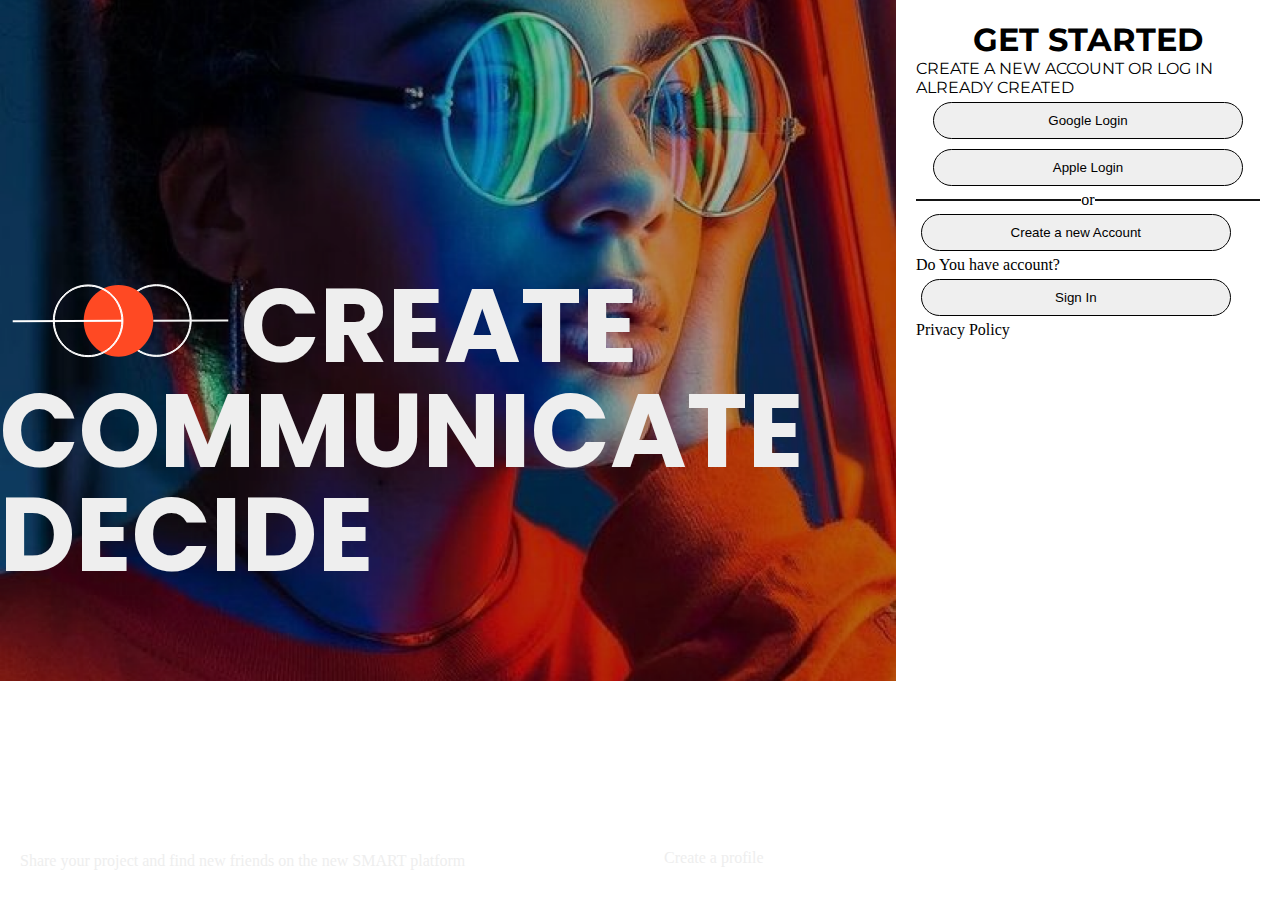
==== new one/index.html @ accb1a04 "working on the login section" ====
<!DOCTYPE html>
<html>
<head>
	<meta charset="utf-8">
	<meta name="viewport" content="width=device-width, initial-scale=1">
	<title>Document</title>
	<link rel="stylesheet" type="text/css" href="style.css">
</head>
<body>
	<div class="home">
		<div class="bg">
			<div class="heading">
			<svg width="241" height="106" viewBox="0 0 241 106" fill="none" xmlns="http://www.w3.org/2000/svg">
			<path d="M156.399 12.72C165.436 12.72 173.888 16.3417 180.248 22.8783C186.608 29.415 190.122 38.2483 190.122 47.5233C190.122 56.7983 186.608 65.5433 180.248 72.1683C173.888 78.7933 165.436 82.3267 156.399 82.3267C147.361 82.3267 138.91 78.705 132.55 72.1683C126.19 65.5433 122.676 56.7983 122.676 47.5233C122.676 38.2483 126.19 29.5033 132.55 22.8783C138.91 16.2533 147.361 12.72 156.399 12.72ZM156.399 11.66C137.152 11.66 121.588 27.7367 121.588 47.5233C121.588 67.31 137.152 83.3867 156.399 83.3867C175.646 83.3867 191.21 67.31 191.21 47.5233C191.21 27.7367 175.562 11.66 156.399 11.66Z" fill="white" stroke="white" stroke-miterlimit="10"/>
			<path d="M118.492 83.6517C137.717 83.6517 153.303 67.5951 153.303 47.7883C153.303 27.9816 137.717 11.925 118.492 11.925C99.2661 11.925 83.6807 27.9816 83.6807 47.7883C83.6807 67.5951 99.2661 83.6517 118.492 83.6517Z" fill="#FF4923"/>
			<path d="M88.1156 12.985C97.1531 12.985 105.605 16.6067 111.965 23.1433C118.324 29.68 121.839 38.5133 121.839 47.7883C121.839 57.0633 118.324 65.8083 111.965 72.4333C105.605 79.0583 97.1531 82.5917 88.1156 82.5917C79.0781 82.5917 70.5426 79.0583 64.1829 72.4333C57.8232 65.8083 54.3086 57.1517 54.3086 47.7883C54.3086 38.425 57.8232 29.7683 64.1829 23.1433C70.5426 16.5183 79.0781 12.985 88.1156 12.985ZM88.1156 11.925C68.869 11.925 53.3044 28.0017 53.3044 47.7883C53.3044 67.575 68.869 83.6517 88.1156 83.6517C107.362 83.6517 122.927 67.575 122.927 47.7883C122.927 28.0017 107.278 11.925 88.1156 11.925Z" fill="white" stroke="white" stroke-miterlimit="10"/>
			<path d="M12.7195 48.3183L122.843 47.7883" stroke="white" stroke-width="2" stroke-miterlimit="10"/>
			<path d="M153.303 47.7883L228.281 47.5233" stroke="#F2F2F2" stroke-width="2" stroke-miterlimit="10"/>
			</svg> 
				<h1>CREATE</h1>
			</div>
			<h1>COMMUNICATE</h1>
			<h1>DECIDE</h1>
			<div class="sub-text">
				<div class="inner-text">
					<p>Share your project and find new friends on the <span>new SMART</span> platform</p>
				</div>
				<div class="sub-link">
					Create a profile
					<svg width="30" height="21" viewBox="0 0 30 21" fill="none" xmlns="http://www.w3.org/2000/svg" xmlns:xlink="http://www.w3.org/1999/xlink">
					<rect width="30" height="21" fill="url(#pattern0)"/>
					<defs>
					<pattern id="pattern0" patternContentUnits="objectBoundingBox" width="1" height="1">
					<use xlink:href="#image0_557_9" transform="matrix(0.00158983 0 0 0.00227118 0 -0.214286)"/>
					</pattern>
					<image id="image0_557_9" width="629" height="629" xlink:href="[data-uri]"/>
					</defs>
					</svg>
				</div>
			</div>
		</div>
		<div class="content">
			<div class="upper">
				<h1>GET STARTED</h1>
				<p>CREATE A NEW ACCOUNT OR LOG IN ALREADY CREATED</p>
				<button>Google Login</button><button>Apple Login</button>
			</div>
			<div class="break">
				<span class="line-1"></span><p>   or   </p><span class="line-1"></span>
			</div>
			<div class="below">
				<button>Create a new Account</button>
				<p>Do You have account?</p>
				<button>Sign In</button>
				<p>Privacy Policy</p>
			</div>
		</div>
	</div>
</body>
</html>
---- new one/style.css ----
@import url('https://fonts.googleapis.com/css2?family=Poppins:wght@100&display=swap');
@import url('https://fonts.googleapis.com/css2?family=Montserrat&display=swap');

*{
	margin: 0;
	padding: 0;
	box-sizing: border-box;
}
.home{
	display: flex;
	flex-direction: row;
	width: 100%;
	height: 100vh;
}
.bg{
	width: 70%;
	background: url('bg.png') no-repeat;
	background-size: contain;
	display: flex;
	justify-content: center;
	flex-direction: column;
	height: 100%;
	color: #eee;
}
.bg h1{
	font-size: 6.5em;
	font-family: Poppins;
	line-height: 100%;
}
.bg .heading{
	display: flex;
	flex-direction: row;
	align-items: center;
}
.bg .sub-text{
	display: flex;
	width: 100%;
	padding: 20px;
}
.bg .sub-text .inner-text{
	position: absolute;
	bottom: 30px;
}
.bg .sub-text .sub-link{
	position: absolute;
	bottom: 30px;
	right: 38%;
	display: flex;
}


.content{
	display: flex;
	flex-direction: column;
	width: 30%;
	padding: 20px;
}
.content button{
	padding: 10px;
	width: 90%;
	border:1px solid black;
	border-radius:25px;
	margin: 5px;
}
.content button:hover{
	cursor: pointer;
}
.content .upper{
	display: flex;
	align-items: center;
	flex-direction: column;
	font-family: Montserrat;
}
.content .upper h1{
	font-weight: bold;
}
.content .upper p{
	font-weight: normal;
}
.break{
	display: flex;
	justify-content: space-between;
	align-items: center;
	width: 100%;
}
.line-1{
	width: 50%;
	height: 0px;
	border: 0.4px solid #151515;
}
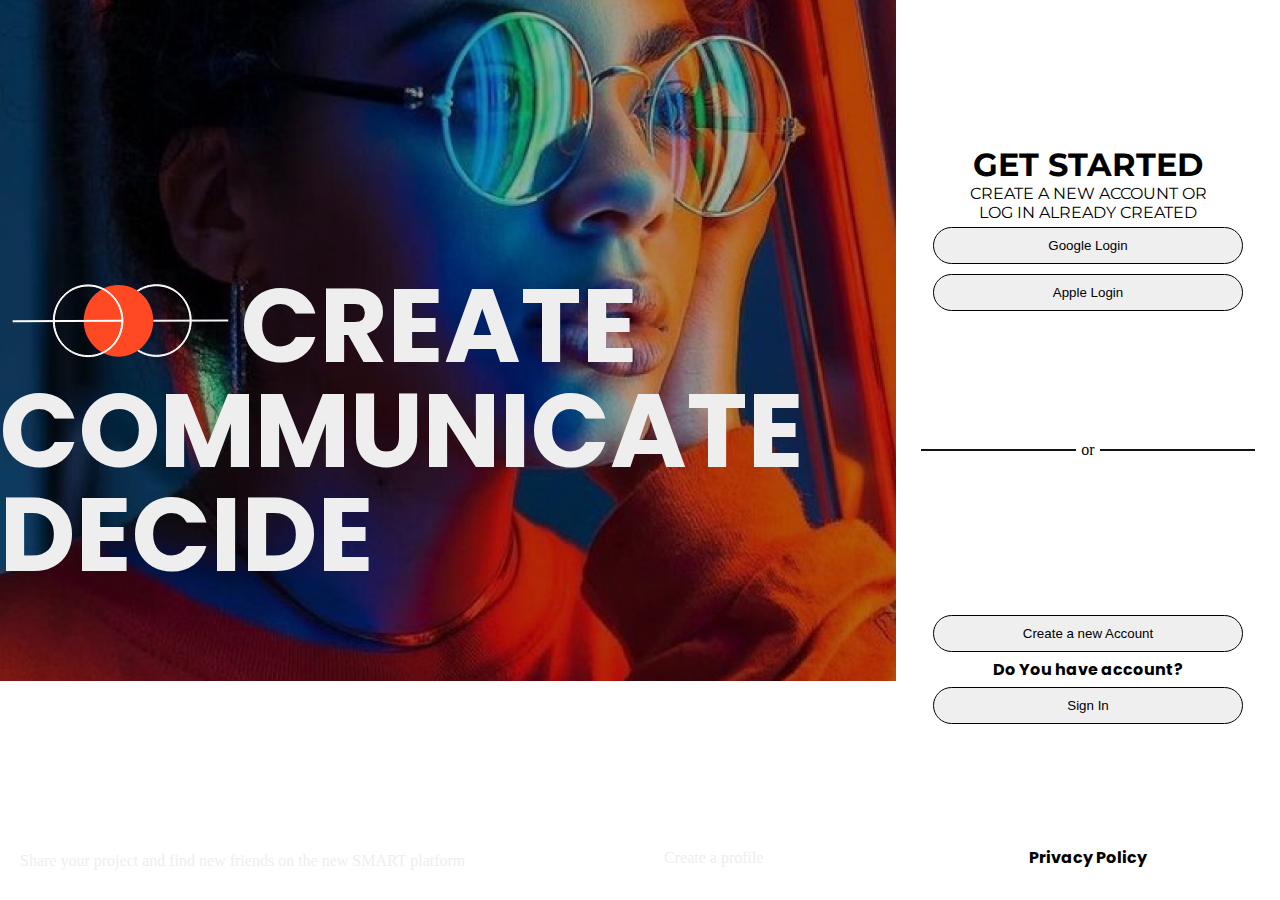
==== commit 4c74bc3e: "only the button design left" ====
--- a/new one/index.html
+++ b/new one/index.html
@@ -52,7 +52,7 @@
 				<button>Create a new Account</button>
 				<p>Do You have account?</p>
 				<button>Sign In</button>
-				<p>Privacy Policy</p>
+				<p class="privacy">Privacy Policy</p>
 			</div>
 		</div>
 	</div>
--- a/new one/style.css
+++ b/new one/style.css
@@ -68,14 +68,18 @@
 .content .upper{
 	display: flex;
 	align-items: center;
+	justify-content: center;
 	flex-direction: column;
 	font-family: Montserrat;
+	height: 50vh;
 }
 .content .upper h1{
 	font-weight: bold;
 }
 .content .upper p{
 	font-weight: normal;
+	width: 75%;
+	text-align: center;
 }
 .break{
 	display: flex;
@@ -87,4 +91,21 @@
 	width: 50%;
 	height: 0px;
 	border: 0.4px solid #151515;
+	margin: 0 5px 0 5px;
+}
+
+
+.content .below{
+	display: flex;
+	align-items: center;
+	justify-content: center;
+	flex-direction: column;
+	font-family: Poppins;
+	height: 50vh;
+	font-weight: bold;
+}
+
+.content .below .privacy{
+	position: absolute;
+	bottom: 30px;
 }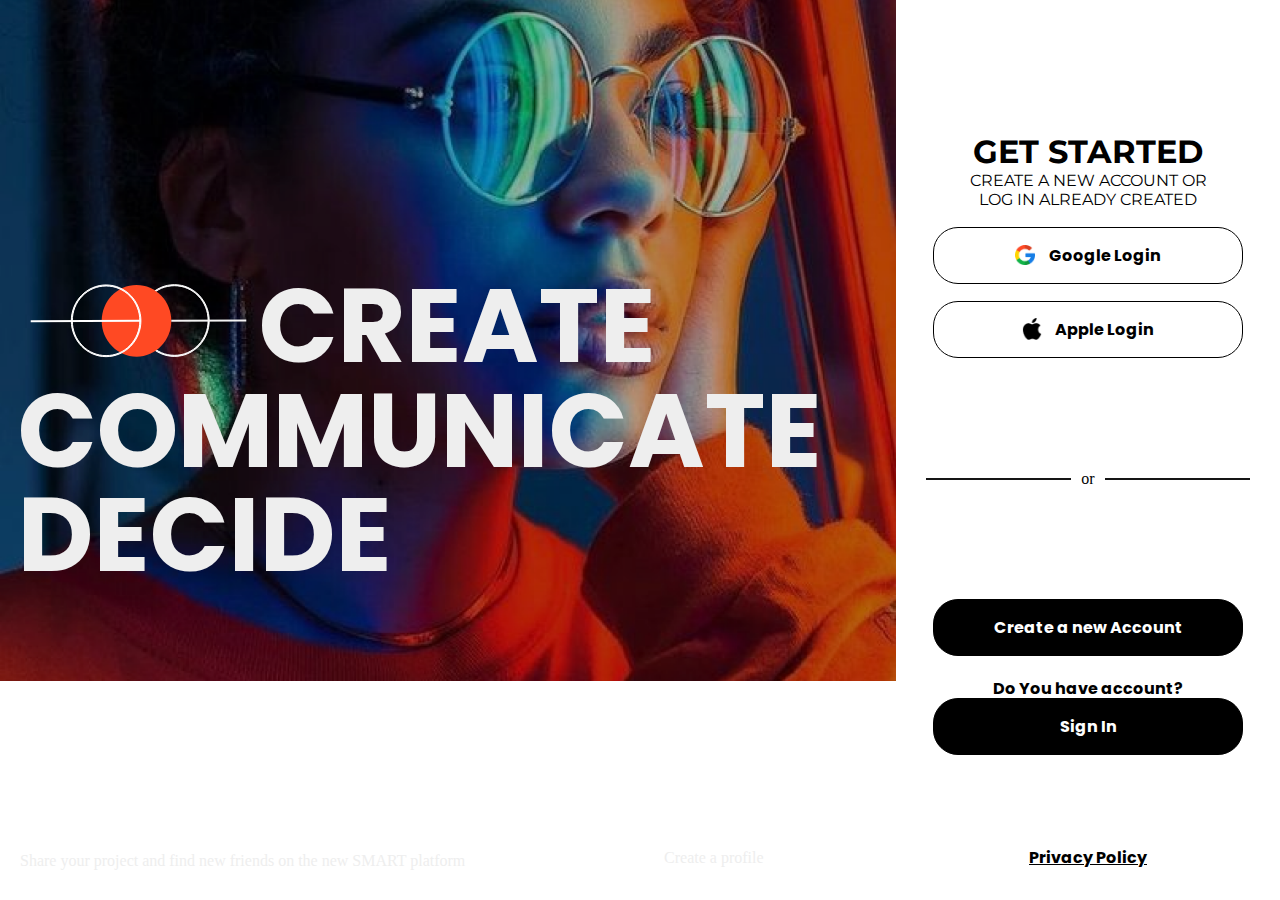
==== commit 2316bc3b: "finished the code" ====
--- a/new one/index.html
+++ b/new one/index.html
@@ -9,18 +9,20 @@
 <body>
 	<div class="home">
 		<div class="bg">
-			<div class="heading">
-			<svg width="241" height="106" viewBox="0 0 241 106" fill="none" xmlns="http://www.w3.org/2000/svg">
-			<path d="M156.399 12.72C165.436 12.72 173.888 16.3417 180.248 22.8783C186.608 29.415 190.122 38.2483 190.122 47.5233C190.122 56.7983 186.608 65.5433 180.248 72.1683C173.888 78.7933 165.436 82.3267 156.399 82.3267C147.361 82.3267 138.91 78.705 132.55 72.1683C126.19 65.5433 122.676 56.7983 122.676 47.5233C122.676 38.2483 126.19 29.5033 132.55 22.8783C138.91 16.2533 147.361 12.72 156.399 12.72ZM156.399 11.66C137.152 11.66 121.588 27.7367 121.588 47.5233C121.588 67.31 137.152 83.3867 156.399 83.3867C175.646 83.3867 191.21 67.31 191.21 47.5233C191.21 27.7367 175.562 11.66 156.399 11.66Z" fill="white" stroke="white" stroke-miterlimit="10"/>
-			<path d="M118.492 83.6517C137.717 83.6517 153.303 67.5951 153.303 47.7883C153.303 27.9816 137.717 11.925 118.492 11.925C99.2661 11.925 83.6807 27.9816 83.6807 47.7883C83.6807 67.5951 99.2661 83.6517 118.492 83.6517Z" fill="#FF4923"/>
-			<path d="M88.1156 12.985C97.1531 12.985 105.605 16.6067 111.965 23.1433C118.324 29.68 121.839 38.5133 121.839 47.7883C121.839 57.0633 118.324 65.8083 111.965 72.4333C105.605 79.0583 97.1531 82.5917 88.1156 82.5917C79.0781 82.5917 70.5426 79.0583 64.1829 72.4333C57.8232 65.8083 54.3086 57.1517 54.3086 47.7883C54.3086 38.425 57.8232 29.7683 64.1829 23.1433C70.5426 16.5183 79.0781 12.985 88.1156 12.985ZM88.1156 11.925C68.869 11.925 53.3044 28.0017 53.3044 47.7883C53.3044 67.575 68.869 83.6517 88.1156 83.6517C107.362 83.6517 122.927 67.575 122.927 47.7883C122.927 28.0017 107.278 11.925 88.1156 11.925Z" fill="white" stroke="white" stroke-miterlimit="10"/>
-			<path d="M12.7195 48.3183L122.843 47.7883" stroke="white" stroke-width="2" stroke-miterlimit="10"/>
-			<path d="M153.303 47.7883L228.281 47.5233" stroke="#F2F2F2" stroke-width="2" stroke-miterlimit="10"/>
-			</svg> 
-				<h1>CREATE</h1>
+			<div class="headings">
+				<div class="heading">
+				<svg width="241" height="106" viewBox="0 0 241 106" fill="none" xmlns="http://www.w3.org/2000/svg">
+				<path d="M156.399 12.72C165.436 12.72 173.888 16.3417 180.248 22.8783C186.608 29.415 190.122 38.2483 190.122 47.5233C190.122 56.7983 186.608 65.5433 180.248 72.1683C173.888 78.7933 165.436 82.3267 156.399 82.3267C147.361 82.3267 138.91 78.705 132.55 72.1683C126.19 65.5433 122.676 56.7983 122.676 47.5233C122.676 38.2483 126.19 29.5033 132.55 22.8783C138.91 16.2533 147.361 12.72 156.399 12.72ZM156.399 11.66C137.152 11.66 121.588 27.7367 121.588 47.5233C121.588 67.31 137.152 83.3867 156.399 83.3867C175.646 83.3867 191.21 67.31 191.21 47.5233C191.21 27.7367 175.562 11.66 156.399 11.66Z" fill="white" stroke="white" stroke-miterlimit="10"/>
+				<path d="M118.492 83.6517C137.717 83.6517 153.303 67.5951 153.303 47.7883C153.303 27.9816 137.717 11.925 118.492 11.925C99.2661 11.925 83.6807 27.9816 83.6807 47.7883C83.6807 67.5951 99.2661 83.6517 118.492 83.6517Z" fill="#FF4923"/>
+				<path d="M88.1156 12.985C97.1531 12.985 105.605 16.6067 111.965 23.1433C118.324 29.68 121.839 38.5133 121.839 47.7883C121.839 57.0633 118.324 65.8083 111.965 72.4333C105.605 79.0583 97.1531 82.5917 88.1156 82.5917C79.0781 82.5917 70.5426 79.0583 64.1829 72.4333C57.8232 65.8083 54.3086 57.1517 54.3086 47.7883C54.3086 38.425 57.8232 29.7683 64.1829 23.1433C70.5426 16.5183 79.0781 12.985 88.1156 12.985ZM88.1156 11.925C68.869 11.925 53.3044 28.0017 53.3044 47.7883C53.3044 67.575 68.869 83.6517 88.1156 83.6517C107.362 83.6517 122.927 67.575 122.927 47.7883C122.927 28.0017 107.278 11.925 88.1156 11.925Z" fill="white" stroke="white" stroke-miterlimit="10"/>
+				<path d="M12.7195 48.3183L122.843 47.7883" stroke="white" stroke-width="2" stroke-miterlimit="10"/>
+				<path d="M153.303 47.7883L228.281 47.5233" stroke="#F2F2F2" stroke-width="2" stroke-miterlimit="10"/>
+				</svg> 
+					<h1>CREATE</h1>
+				</div>
+				<h1>COMMUNICATE</h1>
+				<h1>DECIDE</h1>
 			</div>
-			<h1>COMMUNICATE</h1>
-			<h1>DECIDE</h1>
 			<div class="sub-text">
 				<div class="inner-text">
 					<p>Share your project and find new friends on the <span>new SMART</span> platform</p>
@@ -43,7 +45,14 @@
 			<div class="upper">
 				<h1>GET STARTED</h1>
 				<p>CREATE A NEW ACCOUNT OR LOG IN ALREADY CREATED</p>
-				<button>Google Login</button><button>Apple Login</button>
+				<button>
+					<img src="google_icon.png">
+					Google Login
+				</button>
+				<button>
+					<img src="apple_icon.png" alt="">
+					Apple Login
+				</button>
 			</div>
 			<div class="break">
 				<span class="line-1"></span><p>   or   </p><span class="line-1"></span>
@@ -52,7 +61,9 @@
 				<button>Create a new Account</button>
 				<p>Do You have account?</p>
 				<button>Sign In</button>
-				<p class="privacy">Privacy Policy</p>
+				<a href="#" class="privacy">
+				Privacy Policy
+				</a>
 			</div>
 		</div>
 	</div>
--- a/new one/style.css
+++ b/new one/style.css
@@ -26,6 +26,10 @@
 	font-size: 6.5em;
 	font-family: Poppins;
 	line-height: 100%;
+}
+.bg .headings{
+	width: 100%;
+	margin-left: 2%;
 }
 .bg .heading{
 	display: flex;
@@ -56,11 +60,10 @@
 	padding: 20px;
 }
 .content button{
-	padding: 10px;
+	padding: 15px;
 	width: 90%;
 	border:1px solid black;
 	border-radius:25px;
-	margin: 5px;
 }
 .content button:hover{
 	cursor: pointer;
@@ -72,6 +75,20 @@
 	flex-direction: column;
 	font-family: Montserrat;
 	height: 50vh;
+}
+.content .upper button{
+	display: flex;
+	justify-content: center;
+	align-items: center;
+	margin-top: 5%;
+	font-size: 1em;
+	font-family: Poppins;
+	font-weight: bold;
+	background: none;
+}
+.content .upper button img{
+	width: 20px;
+	margin-right: 5%;
 }
 .content .upper h1{
 	font-weight: bold;
@@ -91,7 +108,7 @@
 	width: 50%;
 	height: 0px;
 	border: 0.4px solid #151515;
-	margin: 0 5px 0 5px;
+	margin: 0 10px 0 10px;
 }
 
 
@@ -101,11 +118,24 @@
 	justify-content: center;
 	flex-direction: column;
 	font-family: Poppins;
-	height: 50vh;
+	height: 40vh;
 	font-weight: bold;
+}
+.content .below p{
+	transform: translateY(20px);
+}
+.content .below button{
+	margin-top: 5%;
+	font-size: 1em;
+	font-family: Poppins;
+	font-weight: bold;
+	background: black;
+	color: white;
 }
 
 .content .below .privacy{
 	position: absolute;
 	bottom: 30px;
+	color: #000;
+	font-weight: 700;
 }